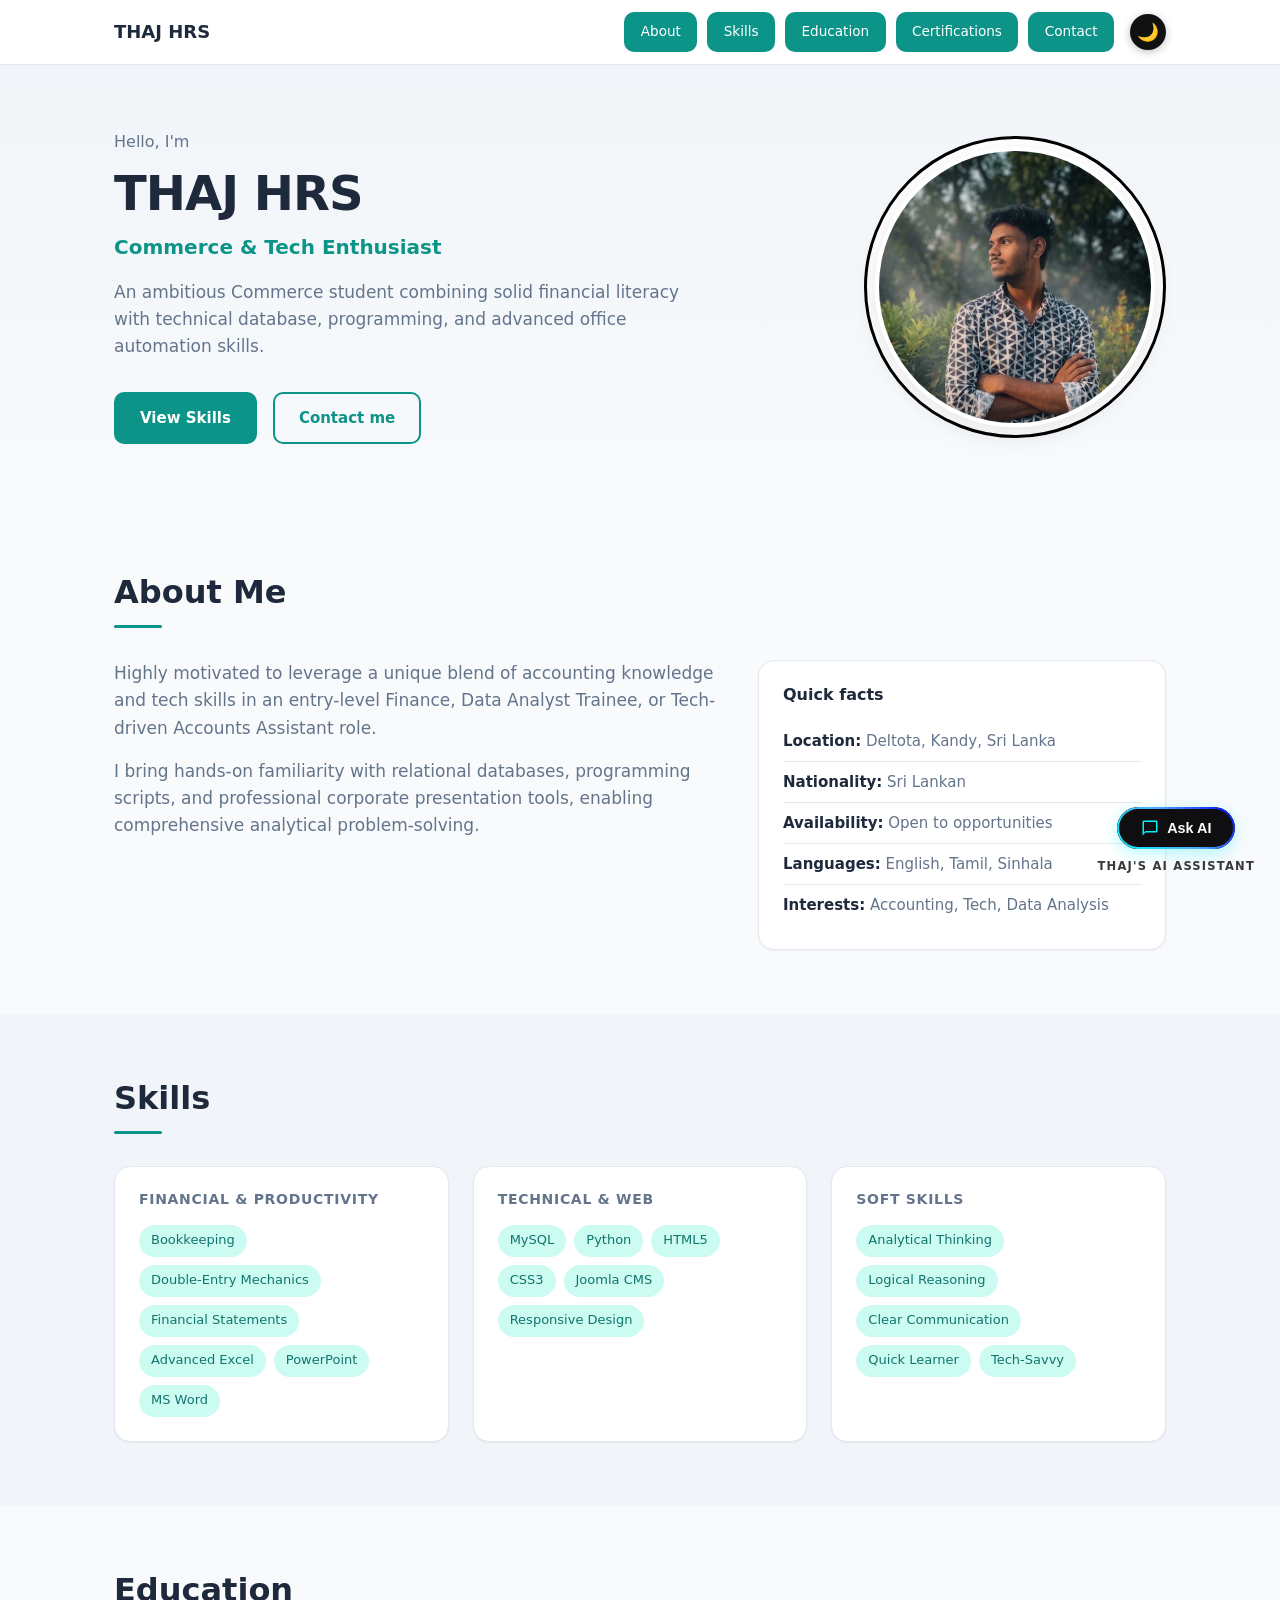
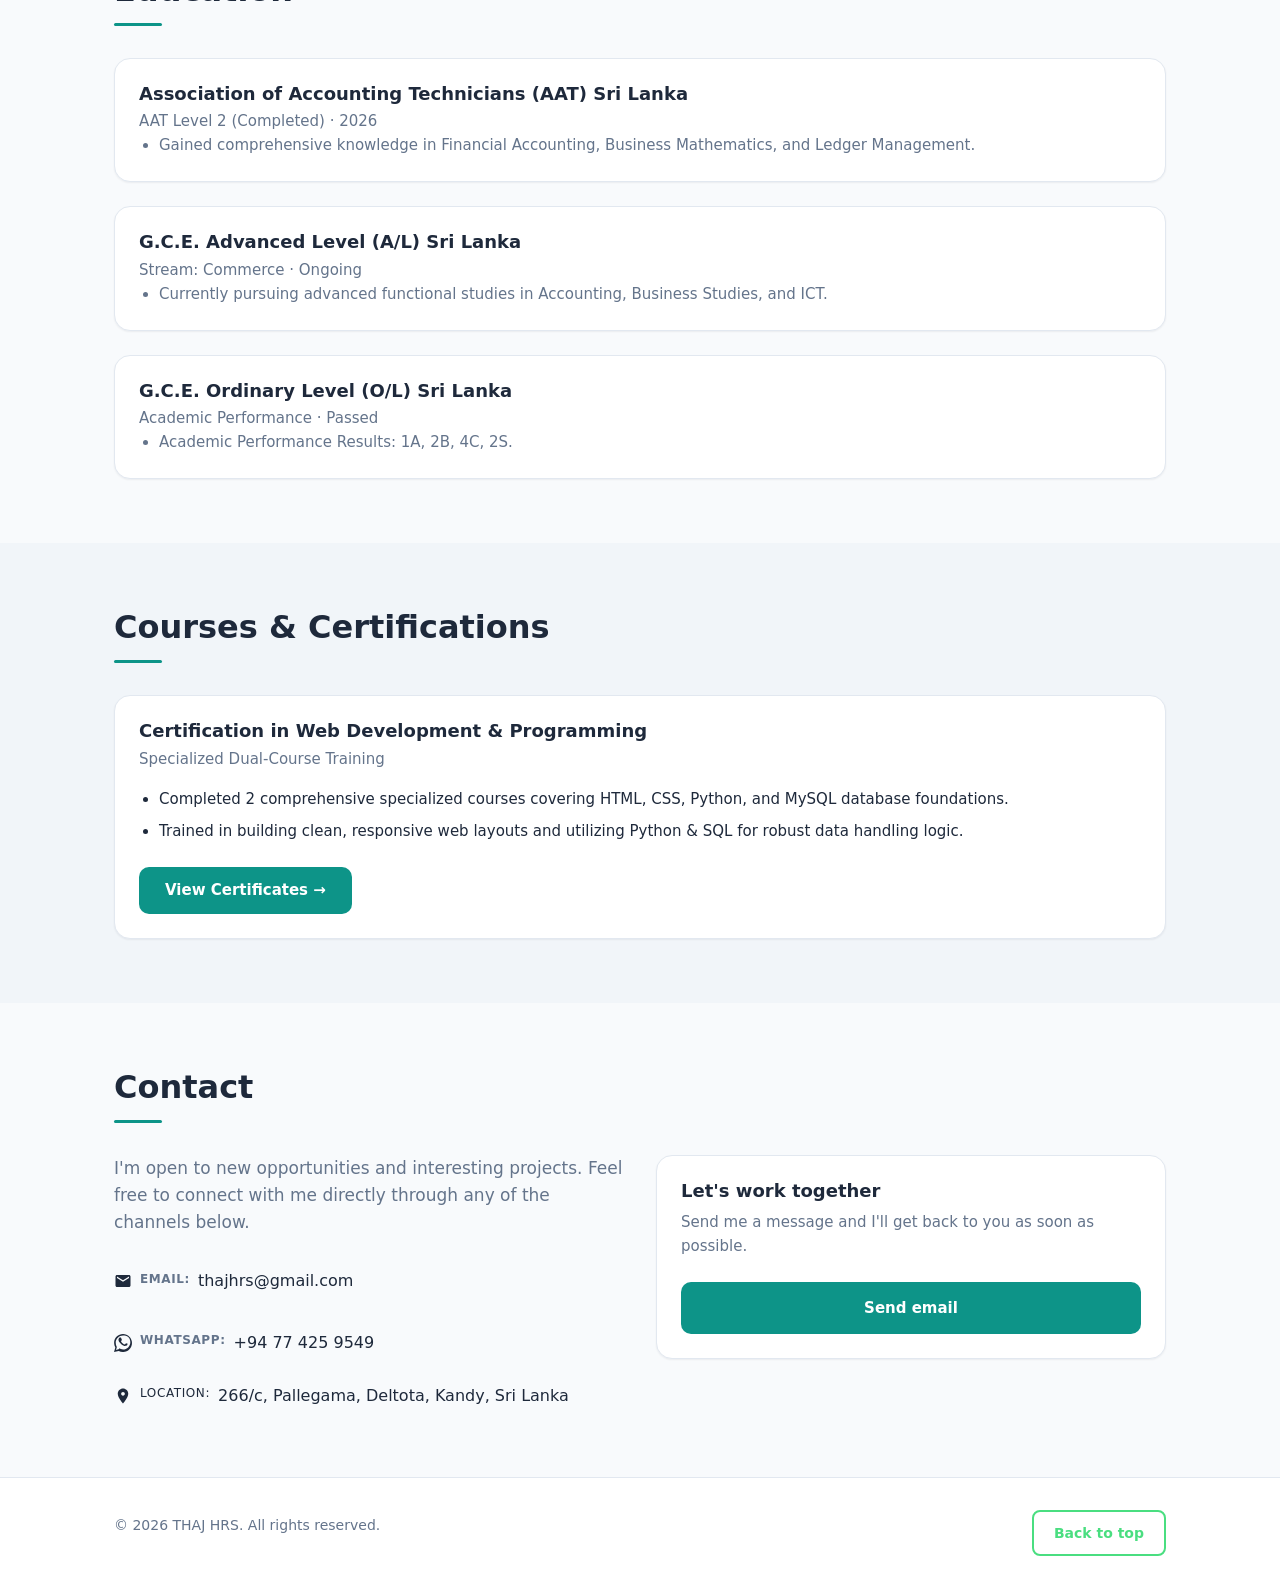
==== index.html @ 9ea81a58 "Update index.html" ====
<!DOCTYPE html>
<html lang="en">
<head>
  <meta charset="UTF-8">
  <meta name="viewport" content="width=device-width, initial-scale=1.0">
  <meta name="description" content="THAJ HRS — Portfolio and CV">
  <title>THAJ HRS | Portfolio</title>
  <link rel="icon" type="image/jpeg" href="assets/thaj-logo 1-modified.png">
  <link rel="stylesheet" href="css/style.css">
  <style>
    @media (min-width: 769px) {
      .nav {
        display: flex !important;
        align-items: center !important;
        justify-content: space-between !important;
        gap: 16px !important;
      }
      .nav__logo {
        flex-shrink: 0 !important;
        margin-right: auto !important;
      }
      .nav__menu {
        display: flex !important;
        gap: 10px !important;
        list-style: none !important;
        padding: 0 !important;
        margin: 0 !important;
        align-items: center !important;
        flex-shrink: 0 !important;
        margin-left: 0 !important;
        margin-right: 0 !important;
      }
      .nav__menu .btn--primary {
        padding: 0.45rem 0.9rem !important;
        font-size: 0.85rem !important;
        white-space: nowrap !important;
      }
    }
    @media (max-width: 768px) {
      .nav__menu {
        list-style: none !important;
        padding: 0 !important;
        margin: 0 !important;
      }
      .nav__menu li {
        width: 100% !important;
        text-align: center !important;
        margin-bottom: 8px !important;
      }
      .nav__menu a {
        display: block !important;
        width: 100% !important;
      }
      .hero__image-wrap {
        border: 1.5px solid #000000 !important;
        padding: 4px !important;
      }
    }

    .contact__link-container {
      display: inline-flex;
      align-items: center;
      gap: 8px;
    }
    .contact-icon {
      width: 18px;
      height: 18px;
      fill: currentColor;
      flex-shrink: 0;
    }

    /* ══════════════════════════════════════════
       DARK MODE — proper color overrides
    ══════════════════════════════════════════ */

    /* ── page background fully dark ── */
    body.dark-mode,
    body.dark-mode .hero,
    body.dark-mode .section,
    body.dark-mode .section--alt,
    body.dark-mode main,
    body.dark-mode #main,
    body.dark-mode .container,
    body.dark-mode .hero__inner,
    body.dark-mode .hero__content,
    body.dark-mode .about__grid,
    body.dark-mode .about__text,
    body.dark-mode .skills__grid,
    body.dark-mode .timeline,
    body.dark-mode .contact__grid,
    body.dark-mode .contact__intro {
      background-color: #0d0d0d !important;
    }
    body.dark-mode .section--alt {
      background-color: #111111 !important;
    }
    body.dark-mode .site-header,
    body.dark-mode .nav {
      background-color: #0d0d0d !important;
      border-bottom-color: #1f1f1f !important;
    }
    body.dark-mode .footer {
      background-color: #000000 !important;
    }

    /* ── cards ── */
    body.dark-mode .card,
    body.dark-mode .about__highlights,
    body.dark-mode .skill-group,
    body.dark-mode .timeline__item,
    body.dark-mode .education-card,
    body.dark-mode .contact__cta {
      background-color: #161616 !important;
      border-color: #2a2a2a !important;
    }

    /* ── BUTTONS — filled like light mode ── */
    body.dark-mode .btn--primary {
      background-color: #15803d !important;
      border-color: #15803d !important;
      color: #ffffff !important;
      box-shadow: 0 0 10px rgba(74,222,128,0.25) !important;
    }
    body.dark-mode .btn--primary:hover {
      background-color: #16a34a !important;
      box-shadow: 0 0 16px rgba(74,222,128,0.45) !important;
    }
    body.dark-mode .btn--secondary {
      background-color: transparent !important;
      border-color: #4ade80 !important;
      color: #4ade80 !important;
    }
    body.dark-mode .btn--secondary:hover {
      background-color: rgba(74,222,128,0.1) !important;
    }

    /* ── skill tags ── */
    body.dark-mode .tag {
      background-color: #052e16 !important;
      border-color: #166534 !important;
      color: #4ade80 !important;
    }

    /* ── hero image wrap ── */
    body.dark-mode .hero__image-wrap {
      background-color: #1a1a1a !important;
      border-color: #4ade80 !important;
      box-shadow: 0 0 20px rgba(74,222,128,0.3) !important;
    }

    /* ── text white ── */
    body.dark-mode h1, body.dark-mode h2, body.dark-mode h3, body.dark-mode h4,
    body.dark-mode .hero__name, body.dark-mode .section__title,
    body.dark-mode .nav__logo, body.dark-mode .about__highlights-title,
    body.dark-mode .skill-group__title, body.dark-mode .timeline__role,
    body.dark-mode .education-card__degree, body.dark-mode .contact__cta-title,
    body.dark-mode .footer__text, body.dark-mode .footer__top,
    body.dark-mode .contact__link, body.dark-mode .contact__link-label {
      color: #ffffff !important;
    }

    /* ── muted text ── */
    body.dark-mode .hero__greeting, body.dark-mode .hero__tagline,
    body.dark-mode .about__text p, body.dark-mode .about__list li,
    body.dark-mode .timeline__bullets li, body.dark-mode .education-card__meta,
    body.dark-mode .contact__intro p, body.dark-mode .contact__cta-text {
      color: #aaaaaa !important;
    }

    /* ── green accent with glow ── */
    body.dark-mode .hero__title {
      color: #4ade80 !important;
      text-shadow: 0 0 14px rgba(74,222,128,0.45);
    }
    body.dark-mode .timeline__meta {
      color: #4ade80 !important;
    }

    /* ── nav toggle bars ── */
    body.dark-mode .nav__toggle-bar {
      background-color: #ffffff !important;
    }

    /* ── timeline left border ── */
    body.dark-mode .timeline__item {
      border-left-color: #4ade80 !important;
    }

    /* ── section title underline ── */
    body.dark-mode .section__title {
      border-color: #4ade80 !important;
    }

    /* ── contact icons ── */
    body.dark-mode .contact-icon {
      fill: #ffffff !important;
      color: #ffffff !important;
    }

    /* ── TOGGLE BUTTON (mobile menu version) ── */
    #theme-toggle {
      width: 36px;
      height: 36px;
      border-radius: 50%;
      background: #111111;
      color: #ffffff;
      border: none;
      font-size: 1.1rem;
      cursor: pointer;
      display: flex;
      align-items: center;
      justify-content: center;
      box-shadow: 0 2px 8px rgba(0,0,0,0.3);
      transition: background 0.2s, transform 0.2s;
    }
    #theme-toggle:hover { background: #333; transform: scale(1.1); }

    /* desktop: toggle sits inside nav, hide mobile-menu version */
    @media (min-width: 769px) {
      #theme-toggle-desktop {
        display: flex !important;
      }
      .nav__menu-toggle-wrap {
        display: none !important;
      }
    }

    /* mobile: toggle inside nav menu only, hide desktop version */
    @media (max-width: 768px) {
      #theme-toggle-desktop {
        display: none !important;
      }
      .nav__menu-toggle-wrap {
        display: flex !important;
        justify-content: center;
        padding: 4px 0 6px 0;
        list-style: none !important;
      }
    }

    /* ==========================================================================
       AI CHATBOT STYLES
       ========================================================================= */
    .ai-chat-wrapper {
      position: fixed;
      bottom: 25px;
      right: 25px;
      z-index: 9999;
      display: flex;
      flex-direction: column;
      align-items: center;
      gap: 6px;
    }
    .ai-chat-trigger {
      position: relative;
      background: #0f0f11;
      color: #ffffff;
      border: none;
      border-radius: 50px;
      padding: 12px 24px;
      font-size: 0.9rem;
      font-weight: 600;
      cursor: pointer;
      display: flex;
      align-items: center;
      gap: 8px;
      box-shadow: 0 4px 15px rgba(0, 242, 254, 0.3);
      transition: all 0.3s ease;
    }
    .ai-chat-trigger::before {
      content: '';
      position: absolute;
      top: 0; left: 0; right: 0; bottom: 0;
      border-radius: 50px;
      padding: 2px;
      background: linear-gradient(45deg, #00f2fe, #4facfe, #0000ff);
      -webkit-mask: linear-gradient(#fff 0 0) content-box, linear-gradient(#fff 0 0);
      -webkit-mask-composite: xor;
      mask-composite: exclude;
    }
    .ai-chat-trigger:hover {
      transform: translateY(-3px);
      box-shadow: 0 6px 20px rgba(79, 172, 254, 0.5);
    }
    .ai-chat-icon {
      width: 18px;
      height: 18px;
      fill: #00f2fe;
    }
    .ai-chat-label-below {
      font-family: system-ui, -apple-system, sans-serif;
      font-size: 0.72rem;
      font-weight: 700;
      letter-spacing: 1.2px;
      color: #16161a;
      text-transform: uppercase;
      user-select: none;
      margin-top: 2px;
      opacity: 0.85;
      text-align: center;
    }

    @keyframes slideUpFade {
      from { opacity: 0; transform: translateY(20px); }
      to   { opacity: 1; transform: translateY(0); }
    }

    .ai-window-container {
      position: fixed;
      bottom: 115px;
      right: 25px;
      width: 340px;
      max-width: 90vw;
      height: 450px;
      background: #16161a;
      border-radius: 16px;
      box-shadow: 0 8px 32px rgba(0,0,0,0.4);
      z-index: 9998;
      display: flex;
      flex-direction: column;
      overflow: hidden;
      border: 1px solid rgba(255,255,255,0.08);
      font-family: system-ui, -apple-system, sans-serif;
      animation: slideUpFade 0.4s ease-out;
    }

    @media (max-width: 768px) {
      .ai-chat-wrapper { bottom: 15px; right: 15px; gap: 4px; }
      .ai-chat-trigger { padding: 10px 16px; font-size: 0.82rem; gap: 6px; }
      .ai-chat-icon { width: 15px; height: 15px; }
      .ai-chat-label-below { font-size: 0.6rem; letter-spacing: 0.8px; }
      .ai-window-container { bottom: 85px; right: 15px; width: 310px; height: 400px; }

    }

    .ai-window-header {
      background: #0f0f11;
      color: #fff;
      padding: 14px 16px;
      display: flex;
      justify-content: space-between;
      align-items: center;
      border-bottom: 1px solid rgba(255,255,255,0.05);
    }
    .ai-status-dot {
      width: 8px; height: 8px;
      background: #00ff88;
      border-radius: 50%;
      box-shadow: 0 0 8px #00ff88;
    }
    .ai-close-btn {
      background: none; border: none;
      color: #fff; font-size: 24px;
      cursor: pointer; opacity: 0.7; transition: 0.2s;
    }
    .ai-close-btn:hover { opacity: 1; }
    .ai-messages-body {
      flex: 1; padding: 16px;
      overflow-y: auto;
      display: flex; flex-direction: column; gap: 12px;
      background: #121214;
    }
    .ai-msg {
      max-width: 85%;
      padding: 10px 14px;
      border-radius: 12px;
      font-size: 0.85rem;
      line-height: 1.4;
    }
    .ai-msg-bot {
      background: #1f1f24; color: #e1e1e6;
      align-self: flex-start;
      border-bottom-left-radius: 4px;
      border: 1px solid rgba(255,255,255,0.03);
    }
    .ai-msg-bot a { color: #00f2fe; text-decoration: underline; font-weight: 600; }
    .ai-msg-bot .ai-section-btn {
      display: inline-block; margin-top: 8px;
      background: linear-gradient(135deg, #4facfe, #00f2fe);
      color: #000 !important; padding: 6px 12px;
      border-radius: 6px; text-decoration: none !important;
      font-size: 0.8rem; font-weight: 600;
    }
    .ai-msg-user {
      background: linear-gradient(135deg, #00f2fe, #4facfe);
      color: #000; font-weight: 500;
      align-self: flex-end; border-bottom-right-radius: 4px;
    }
    .ai-window-footer {
      padding: 12px; background: #0f0f11;
      display: flex; gap: 8px;
      border-top: 1px solid rgba(255,255,255,0.05);
    }
    .ai-window-footer input {
      flex: 1; background: #1c1c21;
      border: 1px solid rgba(255,255,255,0.1);
      color: #fff; padding: 8px 12px;
      border-radius: 8px; font-size: 0.85rem; outline: none;
    }
    .ai-window-footer input:focus { border-color: #4facfe; }
    .ai-window-footer button {
      background: #4facfe; color: #000;
      border: none; padding: 8px 16px;
      border-radius: 8px; font-weight: 600;
      font-size: 0.85rem; cursor: pointer; transition: 0.2s;
    }
    .ai-window-footer button:hover { background: #00f2fe; }
    a {
  color: var(--color-text);
}
    
    /* DARK MODE IMAGE FIX */

body.dark-mode .hero__image-wrap{
    background:#111111 !important;
    border:3px solid #4ade80 !important;
}

body.dark-mode .hero{
    background:#0d0d0d !important;
}

body.dark-mode .section--alt{
    background:#121212 !important;
}
 /* THAJ AI ASSISTANT TEXT WHITE IN DARK MODE */

body.dark-mode .ai-chat-label-below{
    color:#ffffff !important;
    opacity:1 !important;
}   
  </style>
</head>
<body>
  <a class="skip-link" href="#main">Skip to content</a>

  <header class="site-header">
    <nav class="nav" aria-label="Main navigation">
      <a class="nav__logo" href="#">THAJ HRS</a>

      <button class="nav__toggle" type="button" aria-expanded="false" aria-controls="nav-menu" aria-label="Toggle menu">
        <span class="nav__toggle-bar"></span>
        <span class="nav__toggle-bar"></span>
        <span class="nav__toggle-bar"></span>
      </button>

      <ul class="nav__menu" id="nav-menu">
        <!-- Dark mode toggle — first item in mobile menu, hidden on desktop via CSS -->
        <li class="nav__menu-toggle-wrap">
          <button id="theme-toggle" aria-label="Toggle dark mode">🌙</button>
        </li>
        <li><a href="#about" class="btn btn--primary" style="padding: 0.5rem 1rem; font-size: 0.9rem; white-space: nowrap; color: #ffffff !important;">About</a></li>
        <li><a href="#skills" class="btn btn--primary" style="padding: 0.5rem 1rem; font-size: 0.9rem; white-space: nowrap; color: #ffffff !important;">Skills</a></li>
        <li><a href="#education" class="btn btn--primary" style="padding: 0.5rem 1rem; font-size: 0.9rem; white-space: nowrap; color: #ffffff !important;">Education</a></li>
        <li><a href="#certifications" class="btn btn--primary" style="padding: 0.5rem 1rem; font-size: 0.9rem; white-space: nowrap; color: #ffffff !important;">Certifications</a></li>
        <li><a href="#contact" class="btn btn--primary" style="padding: 0.5rem 1rem; font-size: 0.9rem; white-space: nowrap; color: #ffffff !important;">Contact</a></li>
      </ul>

      <!-- Desktop only toggle — sits inside nav bar on the right -->
      <button id="theme-toggle-desktop" aria-label="Toggle dark mode" style="
        width:36px;height:36px;border-radius:50%;background:#111;color:#fff;
        border:none;font-size:1.1rem;cursor:pointer;
        display:flex;align-items:center;justify-content:center;
        box-shadow:0 2px 8px rgba(0,0,0,0.25);
        transition:background 0.2s,transform 0.2s;
        flex-shrink:0;
      ">🌙</button>
    </nav>
  </header>

  <main id="main">
    <section class="hero" aria-labelledby="hero-heading">
      <div class="container hero__inner">
        <div class="hero__content">
          <p class="hero__greeting">Hello, I'm</p>
          <h1 id="hero-heading" class="hero__name">THAJ HRS</h1>
          <p class="hero__title">Commerce &amp; Tech Enthusiast</p>
          <p class="hero__tagline">An ambitious Commerce student combining solid financial literacy with technical database, programming, and advanced office automation skills.</p>
          <div class="hero__actions">
            <a class="btn btn--primary" href="#skills">View Skills</a>
            <a class="btn btn--secondary" href="#contact">Contact me</a>
          </div>
        </div>

        <div class="hero__image-wrap" style="display: inline-block; border-radius: 50%; padding: 8px; border: 3px solid #000000; background-color: #ffffff; box-sizing: border-box;">
          <img class="hero__image" src="assets/thaj%20profile.jpeg" alt="THAJ HRS profile photo" width="280" height="280" style="border-radius: 50%; display: block; object-fit: cover;">
        </div>
      </div>
    </section>

    <section id="about" class="section" aria-labelledby="about-heading">
      <div class="container">
        <h2 id="about-heading" class="section__title">About Me</h2>
        <div class="about__grid">
          <div class="about__text">
            <p>Highly motivated to leverage a unique blend of accounting knowledge and tech skills in an entry-level Finance, Data Analyst Trainee, or Tech-driven Accounts Assistant role.</p>
            <p>I bring hands-on familiarity with relational databases, programming scripts, and professional corporate presentation tools, enabling comprehensive analytical problem-solving.</p>
          </div>
          <div class="about__highlights card">
            <h3 class="about__highlights-title">Quick facts</h3>
            <ul class="about__list">
              <li><strong>Location:</strong> Deltota, Kandy, Sri Lanka</li>
              <li><strong>Nationality:</strong> Sri Lankan</li>
              <li><strong>Availability:</strong> Open to opportunities</li>
              <li><strong>Languages:</strong> English, Tamil, Sinhala</li>
              <li><strong>Interests:</strong> Accounting, Tech, Data Analysis</li>
            </ul>
          </div>
        </div>
      </div>
    </section>

    <section id="skills" class="section section--alt" aria-labelledby="skills-heading">
      <div class="container">
        <h2 id="skills-heading" class="section__title">Skills</h2>
        <div class="skills__grid">
          <div class="card skill-group">
            <h3 class="skill-group__title">Financial &amp; Productivity</h3>
            <ul class="tag-list">
              <li class="tag">Bookkeeping</li>
              <li class="tag">Double-Entry Mechanics</li>
              <li class="tag">Financial Statements</li>
              <li class="tag">Advanced Excel</li>
              <li class="tag">PowerPoint</li>
              <li class="tag">MS Word</li>
            </ul>
          </div>
          <div class="card skill-group">
            <h3 class="skill-group__title">Technical &amp; Web</h3>
            <ul class="tag-list">
              <li class="tag">MySQL</li>
              <li class="tag">Python</li>
              <li class="tag">HTML5</li>
              <li class="tag">CSS3</li>
              <li class="tag">Joomla CMS</li>
              <li class="tag">Responsive Design</li>
            </ul>
          </div>
          <div class="card skill-group">
            <h3 class="skill-group__title">Soft Skills</h3>
            <ul class="tag-list">
              <li class="tag">Analytical Thinking</li>
              <li class="tag">Logical Reasoning</li>
              <li class="tag">Clear Communication</li>
              <li class="tag">Quick Learner</li>
              <li class="tag">Tech-Savvy</li>
            </ul>
          </div>
        </div>
      </div>
    </section>

    <section id="education" class="section" aria-labelledby="education-heading">
      <div class="container">
        <h2 id="education-heading" class="section__title">Education</h2>
        <div class="timeline">
          <article class="timeline__item card">
            <div class="timeline__header">
              <h3 class="timeline__role">Association of Accounting Technicians (AAT) Sri Lanka</h3>
              <p class="timeline__meta">AAT Level 2 (Completed) · 2026</p>
            </div>
            <ul class="timeline__bullets">
              <li>Gained comprehensive knowledge in Financial Accounting, Business Mathematics, and Ledger Management.</li>
            </ul>
          </article>
          <article class="timeline__item card">
            <div class="timeline__header">
              <h3 class="timeline__role">G.C.E. Advanced Level (A/L) Sri Lanka</h3>
              <p class="timeline__meta">Stream: Commerce · Ongoing</p>
            </div>
            <ul class="timeline__bullets">
              <li>Currently pursuing advanced functional studies in Accounting, Business Studies, and ICT.</li>
            </ul>
          </article>
          <article class="timeline__item card">
            <div class="timeline__header">
              <h3 class="timeline__role">G.C.E. Ordinary Level (O/L) Sri Lanka</h3>
              <p class="timeline__meta">Academic Performance · Passed</p>
            </div>
            <ul class="timeline__bullets">
              <li>Academic Performance Results: 1A, 2B, 4C, 2S.</li>
            </ul>
          </article>
        </div>
      </div>
    </section>

    <section id="certifications" class="section section--alt" aria-labelledby="certifications-heading">
      <div class="container">
        <h2 id="certifications-heading" class="section__title">Courses &amp; Certifications</h2>
        <div class="timeline">
          <article class="card education-card">
            <h3 class="education-card__degree">Certification in Web Development &amp; Programming</h3>
            <p class="education-card__meta">Specialized Dual-Course Training</p>
            <ul class="timeline__bullets" style="padding-left: 1.25rem; color: var(--clr-text-muted); list-style-type: disc; margin-bottom: 1.5rem;">
              <li>Completed 2 comprehensive specialized courses covering HTML, CSS, Python, and MySQL database foundations.</li>
              <li>Trained in building clean, responsive web layouts and utilizing Python &amp; SQL for robust data handling logic.</li>
            </ul>
            <div style="margin-top: 1.5rem;">
              <a href="certificates.html" class="btn btn--primary" style="display: inline-block; padding: 0.6rem 1.5rem; text-decoration: none; color: #ffffff !important;">View Certificates →</a>
            </div>
          </article>
        </div>
      </div>
    </section>

    <section id="contact" class="section" aria-labelledby="contact-heading">
      <div class="container">
        <h2 id="contact-heading" class="section__title">Contact</h2>
        <div class="contact__grid">
          <div class="contact__intro">
            <p>I'm open to new opportunities and interesting projects. Feel free to connect with me directly through any of the channels below.</p>
            <ul class="contact__links">
              <li>
                <a href="mailto:thajhrs@gmail.com" class="contact__link">
                  <div class="contact__link-container">
                    <svg class="contact-icon" viewBox="0 0 24 24">
                      <path d="M20 4H4c-1.1 0-1.99.9-1.99 2L2 18c0 1.1.9 2 2 2h16c1.1 0 2-.9 2-2V6c0-1.1-.9-2-2-2zm0 4l-8 5-8-5V6l8 5 8-5v2z"/>
                    </svg>
                    <span class="contact__link-label">Email:</span>
                    thajhrs@gmail.com
                  </div>
                </a>
              </li>
              <li>
                <a href="https://wa.me/94774259549" class="contact__link" target="_blank" rel="noopener noreferrer">
                  <div class="contact__link-container">
                    <svg class="contact-icon" viewBox="0 0 24 24">
                      <path d="M.057 24l1.687-6.163c-1.041-1.804-1.588-3.849-1.587-5.946C.06 5.348 5.397.01 12.008.01c3.202.001 6.212 1.246 8.477 3.514 2.266 2.268 3.507 5.28 3.505 8.484-.004 6.657-5.34 11.997-11.953 11.997-2.005-.001-3.973-.502-5.713-1.457L0 24zm6.59-4.846c1.6.95 3.488 1.451 5.414 1.452 5.352 0 9.709-4.357 9.711-9.71.002-2.595-1.005-5.035-2.837-6.87C17.103 2.187 14.661 1.93 12.01 1.93c-5.354 0-9.712 4.358-9.715 9.713-.001 1.97.513 3.894 1.492 5.594L2.78 21.2l4.133-1.083zm12.08-5.719c-.33-.165-1.952-.963-2.251-1.072-.3-.11-.518-.165-.736.165-.218.33-.846 1.072-1.037 1.29-.19.218-.38.245-.71.08-.33-.165-1.395-.515-2.657-1.64-1.012-.903-1.694-2.02-1.892-2.35-.198-.33-.021-.508.144-.672.148-.148.33-.385.495-.578.165-.192.22-.33.33-.55.11-.22.055-.413-.028-.578-.083-.165-.736-1.774-1.009-2.434-.266-.64-.538-.554-.736-.564-.19-.01-.408-.01-.626-.01-.218 0-.573.082-.872.413-.3.33-1.146 1.12-1.146 2.732 0 1.612 1.173 3.169 1.336 3.39 1.65 2.185 3.19 3.39 5.088 4.21 1.897.818 2.328.655 3.154.545.825-.109 1.952-.797 2.227-1.54.275-.743.275-1.378.193-1.51-.083-.133-.3-.217-.63-.382z"/>
                    </svg>
                    <span class="contact__link-label">WhatsApp:</span>
                    +94 77 425 9549
                  </div>
                </a>
              </li>
              <li>
                <div class="contact__link-container" style="color: var(--clr-text-muted);">
                  <svg class="contact-icon" viewBox="0 0 24 24" style="color: var(--clr-text);">
                    <path d="M12 2C8.13 2 5 5.13 5 9c0 5.25 7 13 7 13s7-7.75 7-13c0-3.87-3.13-7-7-7zm0 9.5c-1.38 0-2.5-1.12-2.5-2.5s1.12-2.5 2.5-2.5 2.5 1.12 2.5 2.5-1.12 2.5-2.5 2.5z"/>
                  </svg>
                  <span class="contact__link-label" style="font-weight: var(--fw-bold); color: var(--clr-text);">Location:</span>
                  266/c, Pallegama, Deltota, Kandy, Sri Lanka
                </div>
              </li>
            </ul>
          </div>
          <div class="card contact__cta">
            <h3 class="contact__cta-title">Let's work together</h3>
            <p class="contact__cta-text">Send me a message and I'll get back to you as soon as possible.</p>
            <a class="btn btn--primary btn--block" href="mailto:thajhrs@gmail.com">Send email</a>
          </div>
        </div>
      </div>
    </section>
  </main>

  <footer class="footer">
    <div class="container footer__inner">
      <p class="footer__text">&copy; 2026 THAJ HRS. All rights reserved.</p>
      <a class="footer__top" href="#">Back to top</a>
    </div>
  </footer>

  <!-- AI Chat — OUTSIDE page content, position:fixed works correctly in all modes -->
  <div class="ai-chat-wrapper">

    <!-- Chat Window -->
    <div id="ai-chat-window" class="ai-window-container" style="display: none;">
      <div class="ai-window-header">
        <div style="display: flex; align-items: center; gap: 8px;">
          <div class="ai-status-dot"></div>
          <div>
            <h4 style="margin: 0; font-size: 0.95rem; font-weight: 600;">THAJ AI Assistant</h4>
            <p style="margin: 0; font-size: 0.75rem; opacity: 0.8;">Live Page Reader</p>
          </div>
        </div>
        <button id="ai-chat-close" class="ai-close-btn">&times;</button>
      </div>
      <div id="ai-chat-messages" class="ai-messages-body">
        <div class="ai-msg ai-msg-bot">
          Hello! I can automatically scan this entire portfolio page. Ask me any question about Thaj's details!
        </div>
      </div>
      <div class="ai-window-footer">
        <input type="text" id="ai-chat-input" placeholder="Ask anything about this page..." autocomplete="off">
        <button id="ai-chat-send">Send</button>
      </div>
    </div>

    <!-- Chat Toggle Button -->
    <button id="ai-chat-toggle" class="ai-chat-trigger" aria-label="Open AI Assistant">
      <svg viewBox="0 0 24 24" class="ai-chat-icon">
        <path d="M20 2H4c-1.1 0-2 .9-2 2v18l4-4h14c1.1 0 2-.9 2-2V4c0-1.1-.9-2-2-2zm0 14H6l-2 2V4h16v12z"/>
      </svg>
      <span>Ask AI</span>
    </button>
    <span class="ai-chat-label-below">THAJ'S AI ASSISTANT</span>

  </div>

  <script src="js/nav.js"></script>

  <script>
    /* ── THEME TOGGLE ── */
    const body            = document.body;
    const btnMobile       = document.getElementById('theme-toggle');
    const btnDesktop      = document.getElementById('theme-toggle-desktop');

    function applyTheme(isDark) {
      if (isDark) {
        body.classList.add('dark-mode');
        if (btnMobile)  btnMobile.textContent  = '☀️';
        if (btnDesktop) btnDesktop.textContent = '☀️';
      } else {
        body.classList.remove('dark-mode');
        if (btnMobile)  btnMobile.textContent  = '🌙';
        if (btnDesktop) btnDesktop.textContent = '🌙';
      }
      localStorage.setItem('thaj-theme', isDark ? 'dark' : 'light');
    }

    applyTheme(localStorage.getItem('thaj-theme') === 'dark');

    function handleToggle() { applyTheme(!body.classList.contains('dark-mode')); }
    if (btnMobile)  btnMobile.addEventListener('click',  handleToggle);
    if (btnDesktop) btnDesktop.addEventListener('click', handleToggle);

    /* ── AI CHATBOT ── */
    const chatToggle   = document.getElementById('ai-chat-toggle');
    const chatWindow   = document.getElementById('ai-chat-window');
    const chatClose    = document.getElementById('ai-chat-close');
    const chatInput    = document.getElementById('ai-chat-input');
    const chatMessages = document.getElementById('ai-chat-messages');
    const chatSend     = document.getElementById('ai-chat-send');

    chatToggle.addEventListener('click', () => {
      chatWindow.style.display = chatWindow.style.display === 'none' ? 'flex' : 'none';
    });
    chatClose.addEventListener('click', () => { chatWindow.style.display = 'none'; });

    let hasAutoOpened = false;
    if (window.innerWidth <= 768) {
      const aboutSection = document.getElementById('about');
      if (aboutSection) {
        const observer = new IntersectionObserver((entries) => {
          entries.forEach(entry => {
            if (!entry.isIntersecting && entry.boundingClientRect.top < 0 && !hasAutoOpened) {
              chatWindow.style.display = 'flex';
              hasAutoOpened = true;
              observer.disconnect();
            }
          });
        }, { root: null, threshold: 0, rootMargin: "0px 0px -150px 0px" });
        observer.observe(aboutSection);
      }
    }

    function fuzzyMatch(word1, word2) {
      if (word1 === word2) return true;
      if (word1.length < 3 || word2.length < 3) return word1.includes(word2) || word2.includes(word1);
      const track = Array(word2.length + 1).fill(null).map(() => Array(word1.length + 1).fill(null));
      for (let i = 0; i <= word1.length; i++) track[0][i] = i;
      for (let j = 0; j <= word2.length; j++) track[j][0] = j;
      for (let j = 1; j <= word2.length; j++) {
        for (let i = 1; i <= word1.length; i++) {
          const indicator = word1[i - 1] === word2[j - 1] ? 0 : 1;
          track[j][i] = Math.min(track[j-1][i]+1, track[j][i-1]+1, track[j-1][i-1]+indicator);
        }
      }
      const distance = track[word2.length][word1.length];
      const maxLen = Math.max(word1.length, word2.length);
      return (maxLen - distance) / maxLen > 0.68;
    }

    function generateSmartResponse(intent) {
      if (intent === 'skills')
        return `🎯 <strong>Skills Summary:</strong> Thaj specializes in Financial Bookkeeping, Advanced Excel, Python programming, MySQL databases, and Web Development.<br><a href="#skills" class="ai-section-btn" onclick="document.getElementById('ai-chat-window').style.display='none';">Go to Skills Section →</a>`;
      if (intent === 'education')
        return `🎓 <strong>Education Summary:</strong> Thaj completed AAT Level 2 (2026), is currently pursuing G.C.E. Advanced Level in the Commerce stream, and successfully passed Ordinary Levels.<br><a href="#education" class="ai-section-btn" onclick="document.getElementById('ai-chat-window').style.display='none';">Go to Education Section →</a>`;
      if (intent === 'certifications')
        return `📜 <strong>Certifications:</strong> Thaj holds a Dual-Course Certification in Web Development & Programming (HTML, CSS, Python, MySQL).<br><a href="#certifications" class="ai-section-btn" onclick="document.getElementById('ai-chat-window').style.display='none';">Go to Certifications Section →</a>`;
      if (intent === 'about')
        return `👤 <strong>About Thaj:</strong> A motivated Commerce & Tech enthusiast based in Deltota, Sri Lanka, looking for Trainee Finance or Data Analyst roles.<br><a href="#about" class="ai-section-btn" onclick="document.getElementById('ai-chat-window').style.display='none';">Go to About Section →</a>`;
      return "";
    }

    function handleResponse() {
      const query = chatInput.value.trim();
      if (!query) return;
      appendMessage(query, 'user');
      chatInput.value = '';

      setTimeout(() => {
        const cleanQuery = query.toLowerCase().replace(/[.,\/#!$%\^&\*;:{}=\-_`~()]/g, "").trim();
        const queryWords = cleanQuery.split(' ').filter(w => w.length > 0);

        const acknowledgments = ['ok','okk','okay','yes','yeah','sure','cool','nice','great','super','thanks','thank you','nandri'];
        if (queryWords.length <= 2 && queryWords.some(qw => acknowledgments.includes(qw))) {
          if (cleanQuery.includes('thank') || cleanQuery === 'nandri') {
            appendHtmlMessage(`😊 <strong>You are very welcome!</strong> Let me know if you need to know anything else about Thaj's profile.`, 'bot');
          } else {
            appendHtmlMessage(`👍 Awesome! Feel free to ask me any specific question about Thaj's skills, qualifications, or contact links whenever you are ready.`, 'bot');
          }
          return;
        }

        const greetings = ['hi','hello','hey','helloo','hii','vanakkam','வணக்கம்'];
        const statusQueries = ['how are you','how r u','nallama','nalama','sugama','soogama','fine','how do you do'];
        const isGreeting = queryWords.some(qw => greetings.some(g => fuzzyMatch(qw, g))) || greetings.includes(cleanQuery);
        const isStatus = statusQueries.some(sq => cleanQuery.includes(sq));

        if (isGreeting) {
          appendHtmlMessage(`👋 <strong>Hello there!</strong> Welcome to Thaj's portfolio. I am his AI assistant. How can I help you today? You can ask about his skills, education, or contact details!`, 'bot');
          return;
        }
        if (isStatus) {
          appendHtmlMessage(`😊 <strong>I am doing fantastic, thank you for asking!</strong> I am ready to help you discover everything about Thaj. What would you like to check out first?`, 'bot');
          return;
        }

        const phoneKeywords = ['phone','mobile','number','numbar','num','no','whatsapp','watsap','call','phn','mobil'];
        const emailKeywords = ['email','mail','emil','gmal','gmail'];
        let isPhone = /contact|contect|phone|phn|mobile|whatsapp|watsap|call|num/i.test(cleanQuery);
        let isEmail = /email|mail|gmail/i.test(cleanQuery);
        queryWords.forEach(w => {
          phoneKeywords.forEach(kw => { if (fuzzyMatch(w, kw)) isPhone = true; });
          emailKeywords.forEach(kw => { if (fuzzyMatch(w, kw)) isEmail = true; });
        });

        if (isPhone && !cleanQuery.includes('email') && !cleanQuery.includes('mail')) {
          appendHtmlMessage(`📞 <strong>Contact Number:</strong> +94 77 425 9549<br><br>👉 Direct Link: <a href="https://wa.me/94774259549" target="_blank" rel="noopener noreferrer">Open WhatsApp Chat</a>`, 'bot');
          return;
        }
        if (isEmail) {
          appendHtmlMessage(`✉️ <strong>Email Address:</strong> thajhrs@gmail.com<br><br>👉 Direct Link: <a href="mailto:thajhrs@gmail.com">Send Email Now</a>`, 'bot');
          return;
        }

        const intents = {
          skills: ['skill','skils','skills','know','language','program','excel','python','mysql'],
          education: ['education','edukation','school','aat','level','commerce','study','studying','exam','al','ol'],
          certifications: ['certification','certifications','course','courses','chertification','certificate'],
          about: ['about','abaut','who','thaj','details','location','place','live','sri lanka']
        };
        let detectedIntent = "";
        for (let [key, words] of Object.entries(intents)) {
          queryWords.forEach(qw => {
            words.forEach(w => { if (fuzzyMatch(qw, w)) detectedIntent = key; });
          });
        }
        if (detectedIntent) {
          appendHtmlMessage(generateSmartResponse(detectedIntent), 'bot');
          return;
        }

        let bestMatch = "";
        let highestScore = 0;
        document.querySelectorAll('section, .card, .timeline__item, .about__list li, .tag-list li').forEach(el => {
          let text = (el.innerText || el.textContent).replace(/\s+/g, ' ').trim();
          if (text.length > 10 && !text.includes('Hello! I can automatically')) {
            let score = 0;
            const blockWords = text.toLowerCase().split(' ');
            queryWords.forEach(qw => {
              if (text.toLowerCase().includes(qw)) score += 3;
              blockWords.forEach(bw => { if (fuzzyMatch(qw, bw)) score += 2; });
            });
            if (score > highestScore) { highestScore = score; bestMatch = text; }
          }
        });

        if (highestScore > 1 && bestMatch) {
          appendHtmlMessage(`Based on Thaj's profile:<br><br>"${bestMatch}"`, 'bot');
        } else {
          appendHtmlMessage(`I scanned the page but couldn't find precise info. Try asking about Thaj's <strong>Skills</strong>, <strong>AAT Education</strong>, <strong>Certifications</strong>, or <strong>Contact</strong> info!`, 'bot');
        }
      }, 450);
    }

    function appendMessage(text, sender) {
      const msg = document.createElement('div');
      msg.classList.add('ai-msg', `ai-msg-${sender}`);
      msg.innerText = text;
      chatMessages.appendChild(msg);
      chatMessages.scrollTop = chatMessages.scrollHeight;
    }

    function appendHtmlMessage(html, sender) {
      const msg = document.createElement('div');
      msg.classList.add('ai-msg', sender === 'bot' ? 'ai-msg-bot' : 'ai-msg-user');
      msg.innerHTML = html;
      chatMessages.appendChild(msg);
      chatMessages.scrollTop = chatMessages.scrollHeight;
    }

    chatInput.addEventListener('keypress', (e) => { if (e.key === 'Enter') handleResponse(); });
    chatSend.addEventListener('click', handleResponse);
  </script>
</body>
</html>
---- css/style.css ----
/* ==========================================================================
   Portfolio CV — Design tokens
   ========================================================================== */

:root {
  --color-bg: #f8fafc;
  --color-bg-alt: #f1f5f9;
  --color-surface: #ffffff;
  --color-text: #1e293b;
  --color-text-muted: #64748b;
  --color-accent: #0d9488;
  --color-accent-hover: #0f766e;
  --color-accent-light: #ccfbf1;
  --color-border: #e2e8f0;
  --color-header-bg: rgba(255, 255, 255, 0.92);

  --font-family: system-ui, -apple-system, "Segoe UI", Roboto, "Helvetica Neue", Arial, sans-serif;

  --space-xs: 0.25rem;
  --space-sm: 0.5rem;
  --space-md: 1rem;
  --space-lg: 1.5rem;
  --space-xl: 2rem;
  --space-2xl: 3rem;
  --space-3xl: 4rem;

  --radius-sm: 0.375rem;
  --radius-md: 0.625rem;
  --radius-lg: 1rem;
  --radius-full: 9999px;

  --shadow-sm: 0 1px 2px rgba(15, 23, 42, 0.06);
  --shadow-md: 0 4px 12px rgba(15, 23, 42, 0.08);
  --shadow-lg: 0 8px 24px rgba(15, 23, 42, 0.1);

  --max-width: 1100px;
  --header-height: 4rem;
  --transition: 0.2s ease;
}

/* ==========================================================================
   Reset & base
   ========================================================================== */

*,
*::before,
*::after {
  box-sizing: border-box;
}

html {
  scroll-behavior: smooth;
}

body {
  margin: 0;
  font-family: var(--font-family);
  font-size: 1rem;
  line-height: 1.6;
  color: var(--color-text);
  background-color: var(--color-bg);
}

img {
  max-width: 100%;
  height: auto;
  display: block;
}

ul {
  margin: 0;
  padding: 0;
  list-style: none;
}

a {
  color: var(--color-accent);
  text-decoration: none;
  transition: color var(--transition);
}

a:hover {
  color: var(--color-accent-hover);
}

h1, h2, h3 {
  line-height: 1.25;
  margin: 0;
}

p {
  margin: 0 0 var(--space-md);
}

p:last-child {
  margin-bottom: 0;
}

/* ==========================================================================
   Utilities
   ========================================================================== */

.container {
  width: 100%;
  max-width: var(--max-width);
  margin: 0 auto;
  padding: 0 var(--space-lg);
}

.skip-link {
  position: absolute;
  top: -100%;
  left: var(--space-md);
  z-index: 200;
  padding: var(--space-sm) var(--space-md);
  background: var(--color-accent);
  color: #fff;
  border-radius: var(--radius-sm);
}

.skip-link:focus {
  top: var(--space-md);
}

/* ==========================================================================
   Buttons
   ========================================================================== */

.btn {
  display: inline-flex;
  align-items: center;
  justify-content: center;
  padding: 0.75rem 1.5rem;
  font-size: 0.9375rem;
  font-weight: 600;
  border-radius: var(--radius-md);
  border: 2px solid transparent;
  cursor: pointer;
  transition: background-color var(--transition), color var(--transition), border-color var(--transition), transform var(--transition);
}

.btn:focus-visible {
  outline: 2px solid var(--color-accent);
  outline-offset: 2px;
}

.btn--primary {
  background-color: var(--color-accent);
  color: #fff;
}

.btn--primary:hover {
  background-color: var(--color-accent-hover);
  color: #fff;
}

.btn--secondary {
  background-color: transparent;
  color: var(--color-accent);
  border-color: var(--color-accent);
}

.btn--secondary:hover {
  background-color: var(--color-accent-light);
  color: var(--color-accent-hover);
}

.btn--block {
  width: 100%;
}

/* ==========================================================================
   Cards
   ========================================================================== */

.card {
  background: var(--color-surface);
  border: 1px solid var(--color-border);
  border-radius: var(--radius-lg);
  padding: var(--space-lg);
  box-shadow: var(--shadow-sm);
}

/* ==========================================================================
   Header & navigation
   ========================================================================== */

.site-header {
  position: sticky;
  top: 0;
  z-index: 100;
  background: var(--color-header-bg);
  border-bottom: 1px solid var(--color-border);
  backdrop-filter: blur(8px);
}

.nav {
  display: flex;
  align-items: center;
  justify-content: space-between;
  max-width: var(--max-width);
  margin: 0 auto;
  padding: 0 var(--space-lg);
  height: var(--header-height);
}

.nav__logo {
  font-weight: 700;
  font-size: 1.125rem;
  color: var(--color-text);
}

.nav__logo:hover {
  color: var(--color-accent);
}

.nav__toggle {
  display: flex;
  flex-direction: column;
  justify-content: center;
  gap: 5px;
  width: 2.5rem;
  height: 2.5rem;
  padding: var(--space-sm);
  background: transparent;
  border: none;
  cursor: pointer;
  border-radius: var(--radius-sm);
}

.nav__toggle:focus-visible {
  outline: 2px solid var(--color-accent);
  outline-offset: 2px;
}

.nav__toggle-bar {
  display: block;
  width: 100%;
  height: 2px;
  background: var(--color-text);
  border-radius: 1px;
  transition: transform var(--transition), opacity var(--transition);
}

.nav__toggle[aria-expanded="true"] .nav__toggle-bar:nth-child(1) {
  transform: translateY(7px) rotate(45deg);
}

.nav__toggle[aria-expanded="true"] .nav__toggle-bar:nth-child(2) {
  opacity: 0;
}

.nav__toggle[aria-expanded="true"] .nav__toggle-bar:nth-child(3) {
  transform: translateY(-7px) rotate(-45deg);
}

.nav__menu {
  display: none;
  position: absolute;
  top: var(--header-height);
  left: 0;
  right: 0;
  flex-direction: column;
  background: var(--color-surface);
  border-bottom: 1px solid var(--color-border);
  padding: var(--space-md) var(--space-lg);
  gap: var(--space-xs);
  box-shadow: var(--shadow-md);
}

.nav__menu.is-open {
  display: flex;
}

.nav__menu a {
  display: block;
  padding: var(--space-sm) 0;
  color: var(--color-text);
  font-weight: 500;
}

.nav__menu a:hover,
.nav__menu a:focus-visible {
  color: var(--color-accent);
}

@media (min-width: 768px) {
  .nav__toggle {
    display: none;
  }

  .nav__menu {
    display: flex;
    position: static;
    flex-direction: row;
    align-items: center;
    gap: var(--space-lg);
    background: transparent;
    border: none;
    padding: 0;
    box-shadow: none;
  }

  .nav__menu a {
    padding: var(--space-sm) 0;
    font-size: 0.9375rem;
  }
}

/* ==========================================================================
   Hero
   ========================================================================== */

.hero {
  padding: var(--space-2xl) 0 var(--space-3xl);
  background: linear-gradient(180deg, var(--color-bg-alt) 0%, var(--color-bg) 100%);
}

.hero__inner {
  display: flex;
  flex-direction: column-reverse;
  align-items: center;
  gap: var(--space-xl);
}

.hero__content {
  text-align: center;
}

.hero__greeting {
  font-size: 1rem;
  color: var(--color-text-muted);
  margin-bottom: var(--space-sm);
}

.hero__name {
  font-size: clamp(2rem, 5vw, 3rem);
  font-weight: 800;
  letter-spacing: -0.02em;
  margin-bottom: var(--space-sm);
}

.hero__title {
  font-size: 1.25rem;
  font-weight: 600;
  color: var(--color-accent);
  margin-bottom: var(--space-md);
}

.hero__tagline {
  font-size: 1.0625rem;
  color: var(--color-text-muted);
  max-width: 36rem;
  margin: 0 auto var(--space-xl);
}

.hero__actions {
  display: flex;
  flex-wrap: wrap;
  gap: var(--space-md);
  justify-content: center;
}

.hero__image-wrap {
  flex-shrink: 0;
}

.hero__image {
  width: 200px;
  height: 200px;
  border-radius: var(--radius-full);
  border: 4px solid var(--color-surface);
  box-shadow: var(--shadow-lg);
  object-fit: cover;
}

@media (min-width: 768px) {
  .hero {
    padding: var(--space-3xl) 0;
  }

  .hero__inner {
    flex-direction: row;
    justify-content: space-between;
    align-items: center;
    gap: var(--space-2xl);
  }

  .hero__content {
    text-align: left;
    flex: 1;
  }

  .hero__tagline {
    margin: 0 0 var(--space-xl);
  }

  .hero__actions {
    justify-content: flex-start;
  }

  .hero__image {
    width: 280px;
    height: 280px;
  }
}

/* ==========================================================================
   Sections
   ========================================================================== */

.section {
  padding: var(--space-3xl) 0;
}

.section--alt {
  background-color: var(--color-bg-alt);
}

.section__title {
  font-size: clamp(1.5rem, 3vw, 2rem);
  font-weight: 700;
  margin-bottom: var(--space-xl);
  position: relative;
  padding-bottom: var(--space-md);
}

.section__title::after {
  content: "";
  position: absolute;
  bottom: 0;
  left: 0;
  width: 3rem;
  height: 3px;
  background: var(--color-accent);
  border-radius: var(--radius-full);
}

/* ==========================================================================
   About
   ========================================================================== */

.about__grid {
  display: grid;
  gap: var(--space-xl);
}

.about__text p {
  color: var(--color-text-muted);
  font-size: 1.0625rem;
}

.about__highlights-title {
  font-size: 1rem;
  font-weight: 600;
  margin-bottom: var(--space-md);
}

.about__list li {
  padding: var(--space-sm) 0;
  border-bottom: 1px solid var(--color-border);
  color: var(--color-text-muted);
  font-size: 0.9375rem;
}

.about__list li:last-child {
  border-bottom: none;
}

.about__list strong {
  color: var(--color-text);
}

@media (min-width: 768px) {
  .about__grid {
    grid-template-columns: 1.5fr 1fr;
    align-items: start;
  }
}

/* ==========================================================================
   Skills
   ========================================================================== */

.skills__grid {
  display: grid;
  gap: var(--space-lg);
}

.skill-group__title {
  font-size: 0.875rem;
  font-weight: 600;
  text-transform: uppercase;
  letter-spacing: 0.05em;
  color: var(--color-text-muted);
  margin-bottom: var(--space-md);
}

.tag-list {
  display: flex;
  flex-wrap: wrap;
  gap: var(--space-sm);
}

.tag-list--sm {
  margin-bottom: var(--space-md);
}

.tag {
  display: inline-block;
  padding: 0.35rem 0.75rem;
  font-size: 0.8125rem;
  font-weight: 500;
  background: var(--color-accent-light);
  color: var(--color-accent-hover);
  border-radius: var(--radius-full);
}

@media (min-width: 768px) {
  .skills__grid {
    grid-template-columns: repeat(3, 1fr);
  }
}

/* ==========================================================================
   Experience (timeline)
   ========================================================================== */

.timeline {
  display: flex;
  flex-direction: column;
  gap: var(--space-lg);
}

.timeline__role {
  font-size: 1.125rem;
  font-weight: 600;
  margin-bottom: var(--space-xs);
}

.timeline__meta {
  font-size: 0.9375rem;
  color: var(--color-text-muted);
  margin-bottom: var(--space-md);
}

.timeline__bullets {
  list-style: disc;
  padding-left: 1.25rem;
  color: var(--color-text-muted);
  font-size: 0.9375rem;
}

.timeline__bullets li {
  margin-bottom: var(--space-sm);
}

.timeline__bullets li:last-child {
  margin-bottom: 0;
}

/* ==========================================================================
   Projects
   ========================================================================== */

.projects__grid {
  display: grid;
  gap: var(--space-lg);
}

.project-card__title {
  font-size: 1.125rem;
  font-weight: 600;
  margin-bottom: var(--space-sm);
}

.project-card__desc {
  color: var(--color-text-muted);
  font-size: 0.9375rem;
  margin-bottom: var(--space-md);
}

.project-card__links {
  display: flex;
  gap: var(--space-lg);
}

.project-card__link {
  font-size: 0.875rem;
  font-weight: 600;
}

@media (min-width: 768px) {
  .projects__grid {
    grid-template-columns: repeat(3, 1fr);
  }
}

/* ==========================================================================
   Education
   ========================================================================== */

.education-card__degree {
  font-size: 1.125rem;
  font-weight: 600;
  margin-bottom: var(--space-xs);
}

.education-card__meta {
  font-size: 0.9375rem;
  color: var(--color-text-muted);
  margin-bottom: var(--space-md);
}

.education-card__desc {
  color: var(--color-text-muted);
  font-size: 0.9375rem;
}

/* ==========================================================================
   Contact
   ========================================================================== */

.contact__grid {
  display: grid;
  gap: var(--space-xl);
}

.contact__intro p {
  color: var(--color-text-muted);
  font-size: 1.0625rem;
  margin-bottom: var(--space-lg);
}

.contact__links {
  display: flex;
  flex-direction: column;
  gap: var(--space-md);
}

.contact__link {
  display: block;
  color: var(--color-text);
  padding: var(--space-sm) 0;
}

.contact__link:hover {
  color: var(--color-accent);
}

.contact__link-label {
  display: block;
  font-size: 0.75rem;
  font-weight: 600;
  text-transform: uppercase;
  letter-spacing: 0.05em;
  color: var(--color-text-muted);
  margin-bottom: var(--space-xs);
}

.contact__cta-title {
  font-size: 1.125rem;
  font-weight: 600;
  margin-bottom: var(--space-sm);
}

.contact__cta-text {
  color: var(--color-text-muted);
  font-size: 0.9375rem;
  margin-bottom: var(--space-lg);
}

@media (min-width: 768px) {
  .contact__grid {
    grid-template-columns: 1fr 1fr;
    align-items: start;
  }
}

/* ==========================================================================
   Footer
   ========================================================================== */

.footer {
  padding: var(--space-xl) 0;
  border-top: 1px solid var(--color-border);
  background: var(--color-surface);
}

.footer__inner {
  display: flex;
  flex-direction: column;
  align-items: center;
  gap: var(--space-md);
  text-align: center;
}

.footer__text {
  font-size: 0.875rem;
  color: var(--color-text-muted);
}

.footer__top {
  display: inline-block;
  padding: 10px 20px;
  border: 2px solid #4ade80;
  border-radius: 8px;
  background: transparent;
  color: #4ade80;
  font-size: 0.875rem;
  font-weight: 600;
  transition: 0.3s;
}

.footer__top:hover {
  background: #4ade80;
  color: #000;
}

@media (min-width: 768px) {
  .footer__inner {
    flex-direction: row;
    justify-content: space-between;
    text-align: left;
  }
}

/* ==========================================================================
   Print styles
   ========================================================================== */

@media print {
  .site-header,
  .hero__actions,
  .footer__top,
  .nav__toggle {
    display: none !important;
  }

  .hero {
    padding: var(--space-lg) 0;
  }

  .section {
    padding: var(--space-lg) 0;
    break-inside: avoid;
  }

  .card {
    box-shadow: none;
    border: 1px solid #ccc;
  }

  a {
    color: var(--color-text);
  }
}
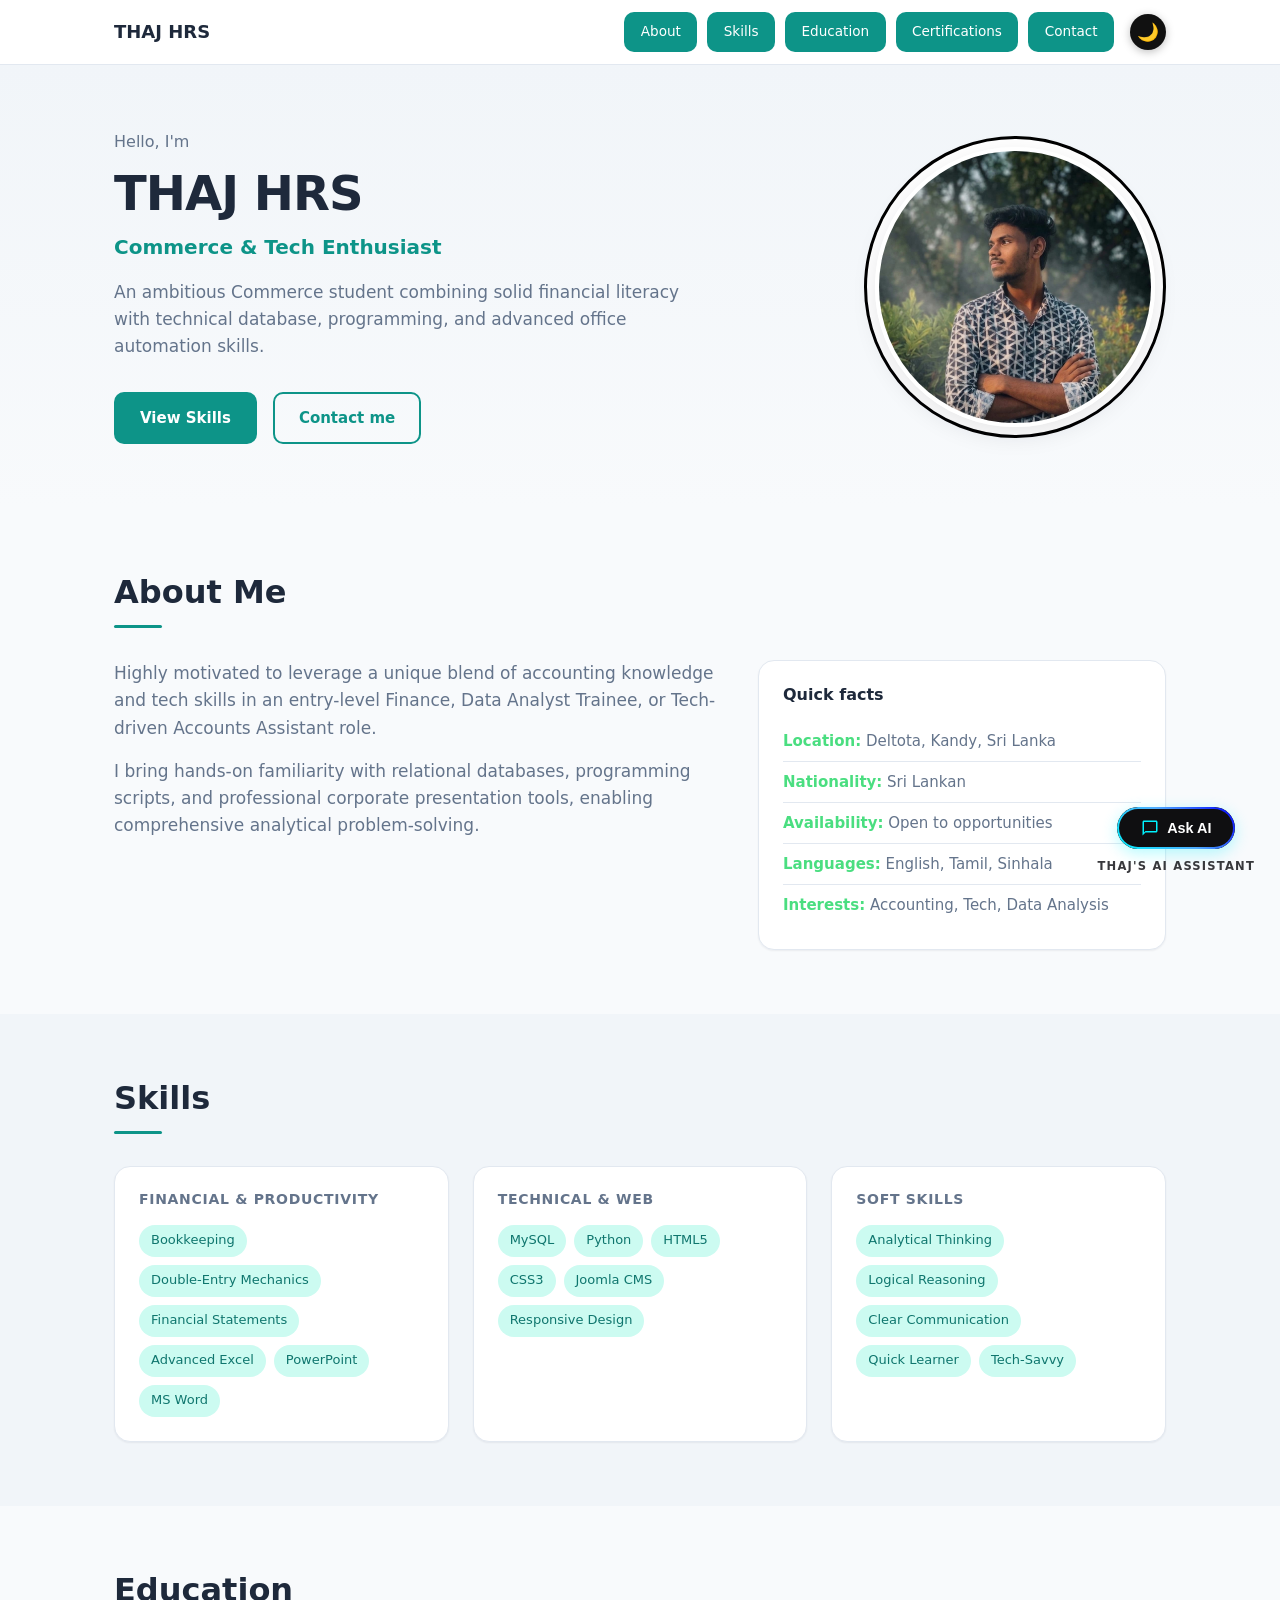
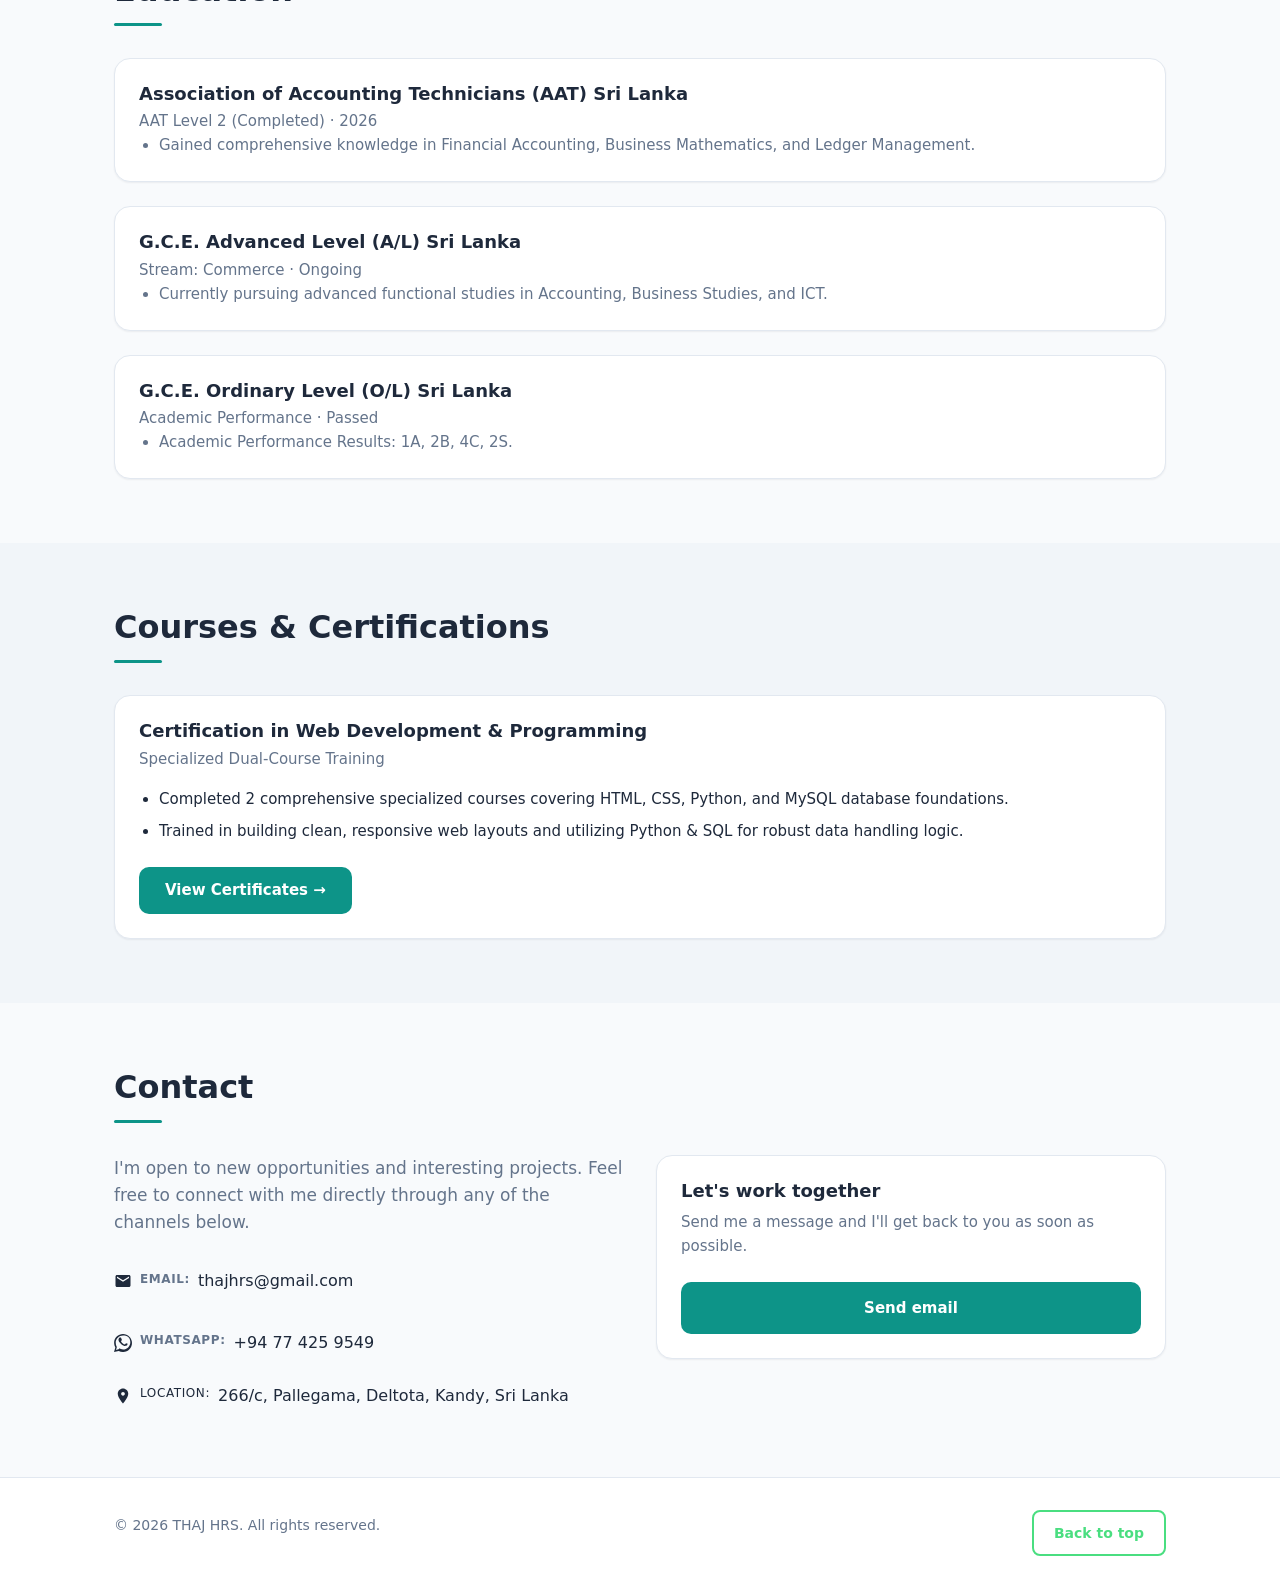
==== commit 0fb97513: "Update fmt.Println message from 'Hello' to 'Goodbye'" ====
--- a/index.html
+++ b/index.html
@@ -115,15 +115,19 @@
     }
 
     /* ── BUTTONS — filled like light mode ── */
-    body.dark-mode .btn--primary {
-      background-color: #15803d !important;
-      border-color: #15803d !important;
-      color: #ffffff !important;
+   body.dark-mode .btn--primary {
+      background-color: #4ade80 !important;
+      border-color: #4ade80 !important;
+      color: #000000 !important;
       box-shadow: 0 0 10px rgba(74,222,128,0.25) !important;
-    }
-    body.dark-mode .btn--primary:hover {
-      background-color: #16a34a !important;
+}
+
+body.dark-mode .btn--primary:hover {
+      background-color: #86efac !important;
+      border-color: #86efac !important;
+      color: #000000 !important;
       box-shadow: 0 0 16px rgba(74,222,128,0.45) !important;
+}
     }
     body.dark-mode .btn--secondary {
       background-color: transparent !important;
@@ -428,7 +432,12 @@
 body.dark-mode .ai-chat-label-below{
     color:#ffffff !important;
     opacity:1 !important;
-}   
+}
+    /* QUICK FACTS LABELS GREEN */
+
+.about__list li strong{
+    color:#4ade80 !important;
+}
   </style>
 </head>
 <body>
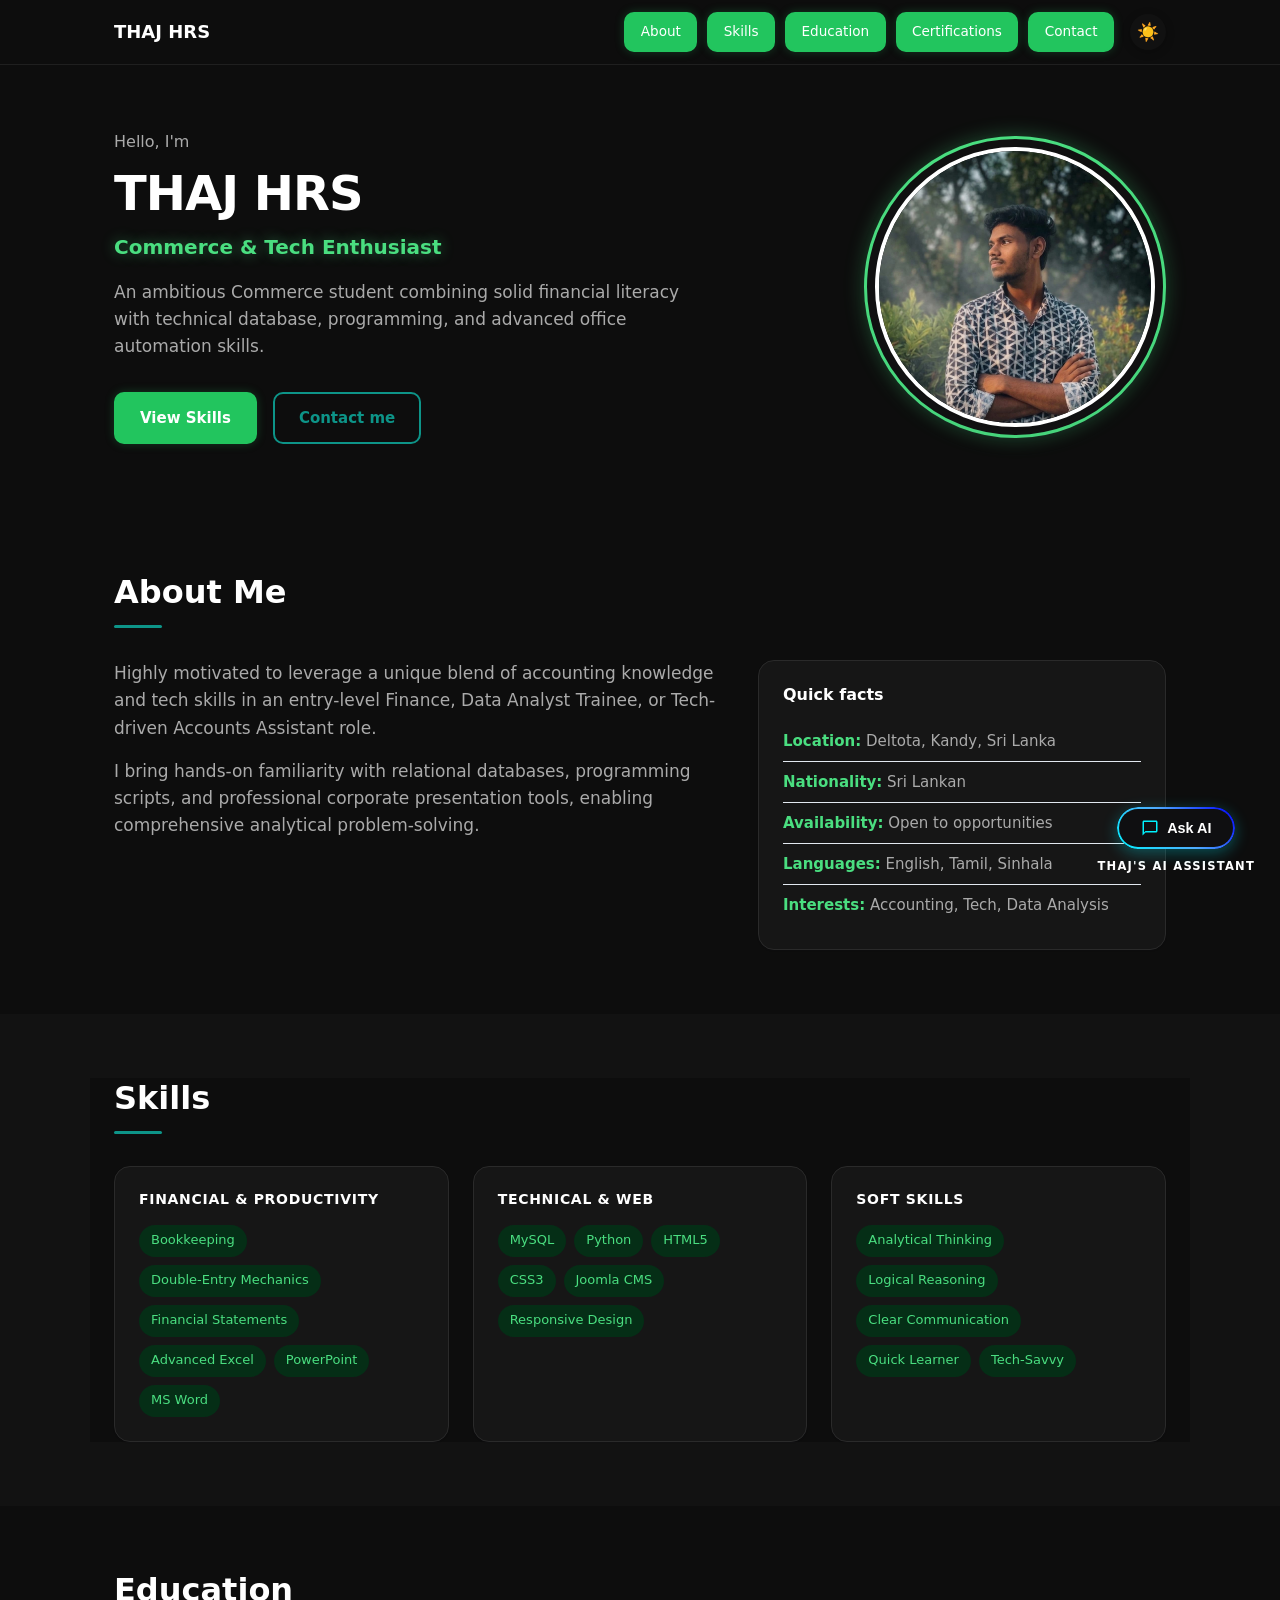
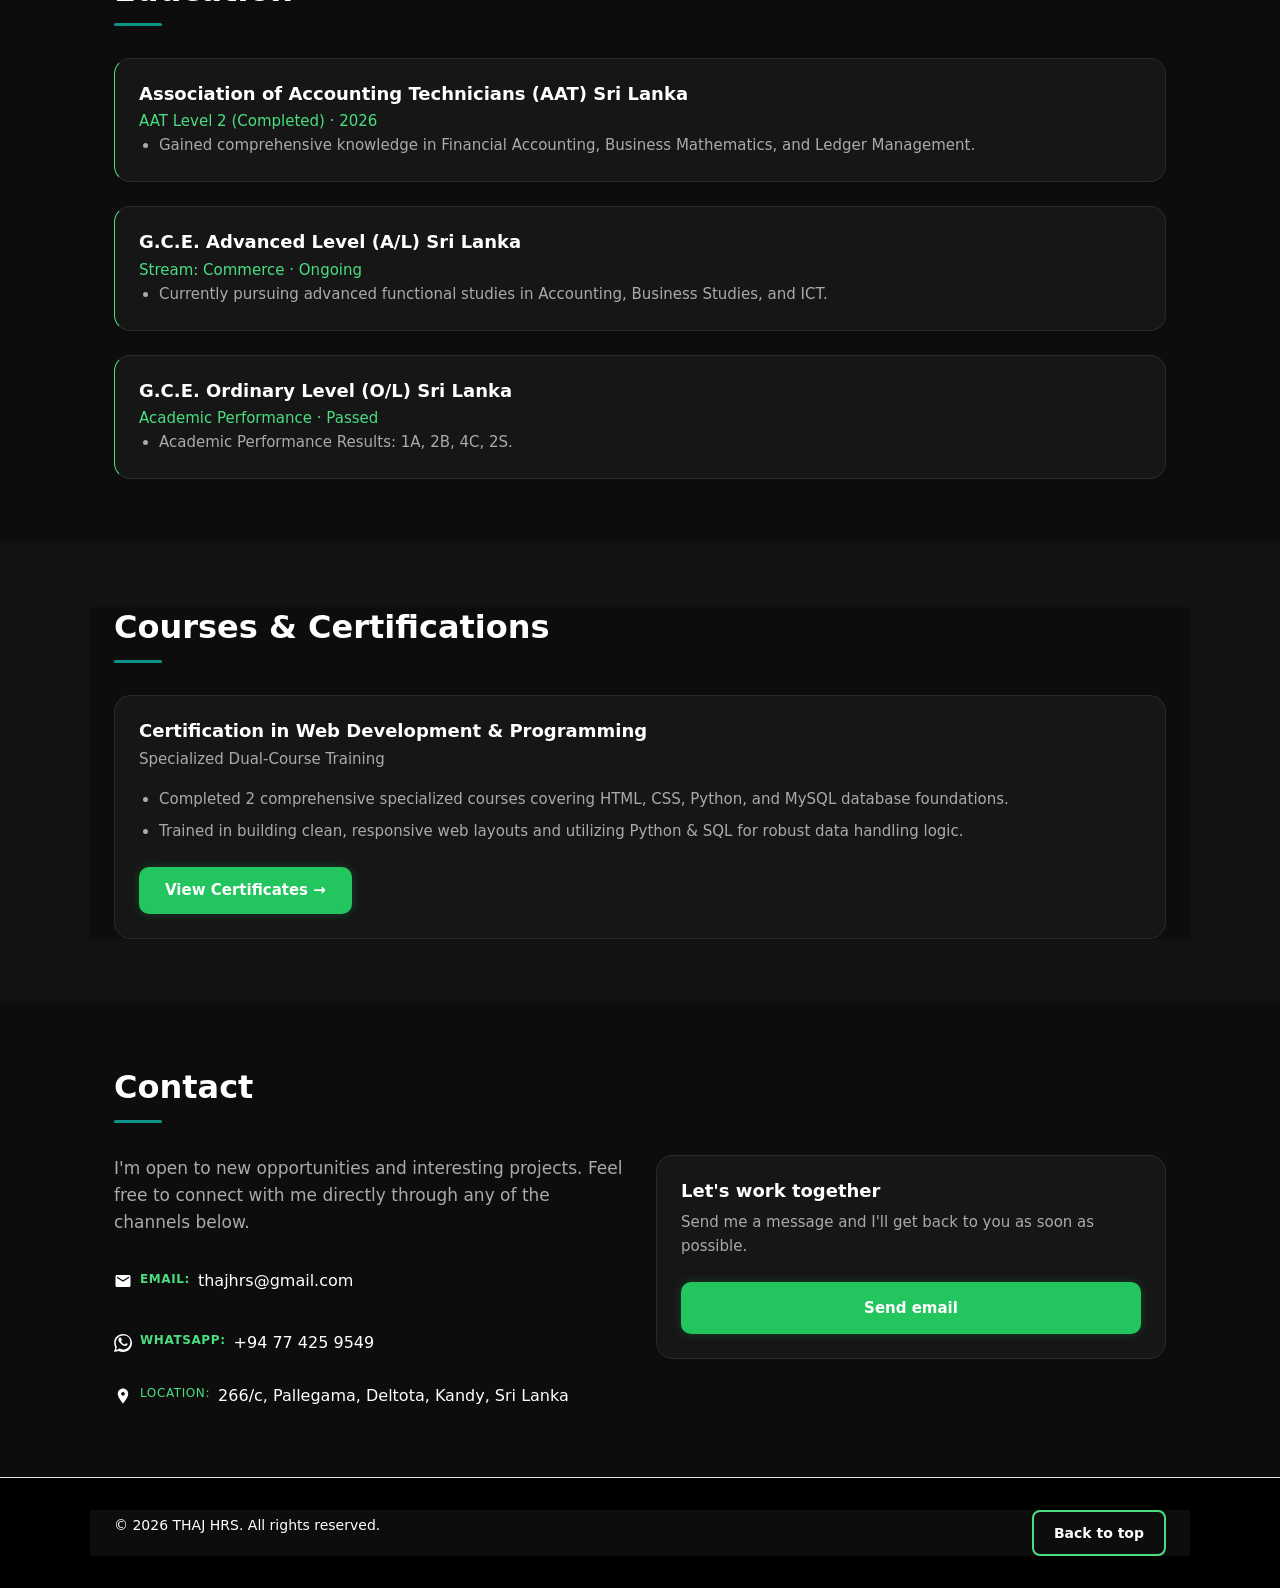
==== commit 2c0efd36: "Update print statement from 'Hello' to 'Goodbye'" ====
--- a/index.html
+++ b/index.html
@@ -116,10 +116,17 @@
 
     /* ── BUTTONS — filled like light mode ── */
    body.dark-mode .btn--primary {
-      background-color: #4ade80 !important;
-      border-color: #4ade80 !important;
-      color: #000000 !important;
-      box-shadow: 0 0 10px rgba(74,222,128,0.25) !important;
+      background-color: #22c55e !important;
+      border-color: #22c55e !important;
+      color: #ffffff !important;
+      box-shadow: 0 0 10px rgba(34,197,94,0.25) !important;
+}
+
+body.dark-mode .btn--primary:hover {
+      background-color: #16a34a !important;
+      border-color: #16a34a !important;
+      color: #ffffff !important;
+      box-shadow: 0 0 16px rgba(34,197,94,0.45) !important;
 }
 
 body.dark-mode .btn--primary:hover {
@@ -437,6 +444,43 @@
 
 .about__list li strong{
     color:#4ade80 !important;
+}
+    /* LOCATION ADDRESS WHITE IN DARK MODE */
+
+body.dark-mode .contact__link-container{
+    color:#ffffff !important;
+}
+
+body.dark-mode .contact__link-container .contact__link-label{
+    color:#4ade80 !important;
+}
+    /* EMAIL & WHATSAPP HOVER COLOR IN DARK MODE */
+
+body.dark-mode .contact__link:hover{
+    color:#4facfe !important;
+}
+
+/* DARK MODE - EMAIL & PHONE TEXT ONLY BLUE ON HOVER */
+
+body.dark-mode .contact__link:hover{
+    color: inherit !important;
+}
+
+body.dark-mode .contact__link:hover .contact-icon{
+    fill:#4facfe !important;
+    color:#4facfe !important;
+}
+
+body.dark-mode .contact__link:hover{
+    text-decoration:none !important;
+}
+
+body.dark-mode .contact__link:hover .contact__link-container{
+    color:#4facfe !important;
+}
+
+body.dark-mode .contact__link:hover .contact__link-label{
+    color:#ffffff !important;
 }
   </style>
 </head>
@@ -728,7 +772,13 @@
       localStorage.setItem('thaj-theme', isDark ? 'dark' : 'light');
     }
 
-    applyTheme(localStorage.getItem('thaj-theme') === 'dark');
+    const savedTheme = localStorage.getItem('thaj-theme');
+
+if (savedTheme === null) {
+    applyTheme(true);   // First time = Dark Mode
+} else {
+    applyTheme(savedTheme === 'dark');
+}
 
     function handleToggle() { applyTheme(!body.classList.contains('dark-mode')); }
     if (btnMobile)  btnMobile.addEventListener('click',  handleToggle);
